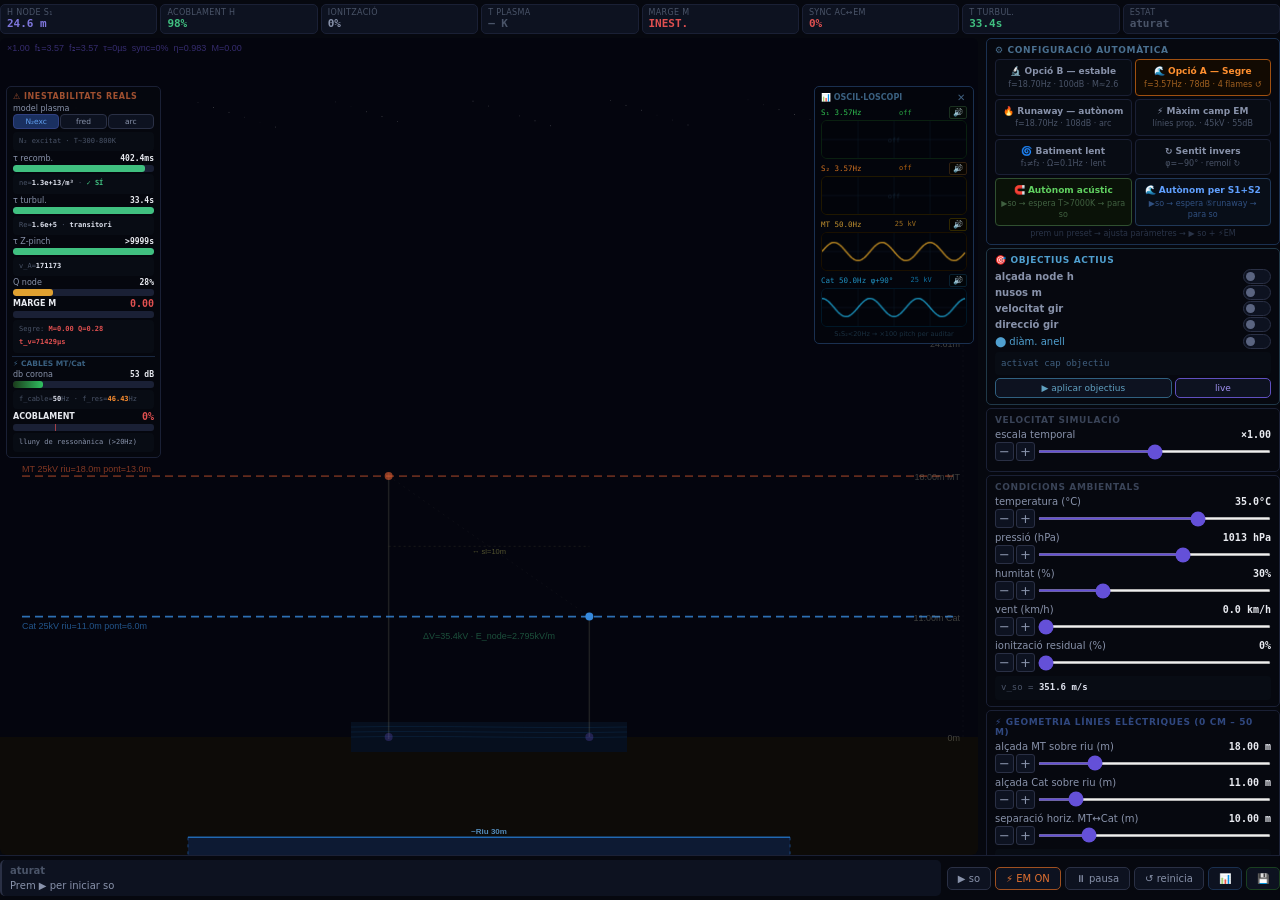
==== index.html @ 8d867d02 "Inicializar proyecto: Añadir archivo index.html de redirección, .gitignore y estructura del proyecto" ====
<!DOCTYPE html>
<html>
<head>
    <meta http-equiv="refresh" content="0; url=simulation/toroide_plasma_simulacio_V040_59.html" />
    <title>Redirigiendo a Laboratori Toroide Plasma v5...</title>
</head>
<body>
    <p>Redirigiendo a la simulación...</p>
</body>
</html>
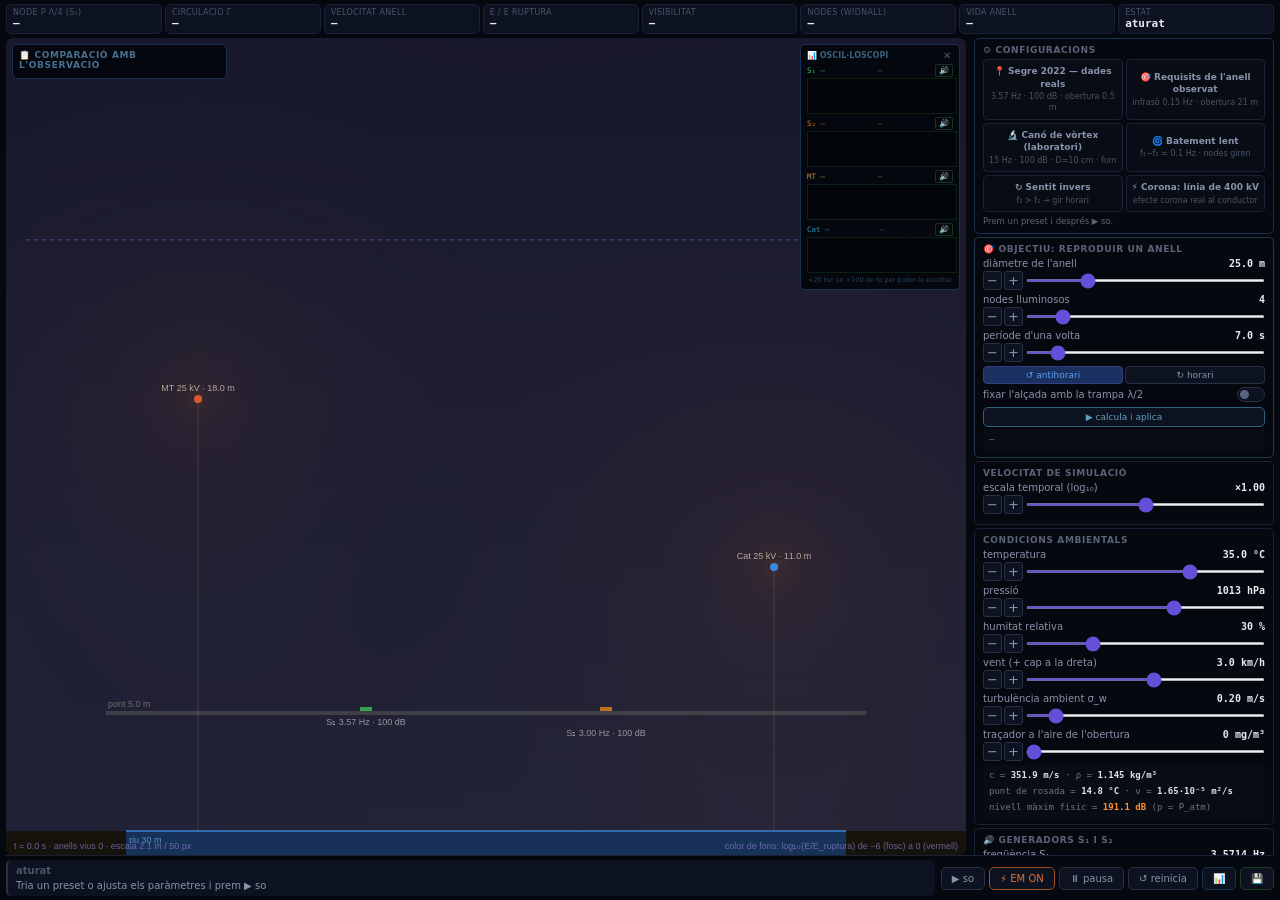
==== commit 9f822266: "Simulador V041 amb física establerta i correcció d'errors de la V040_59 V041 (simulation/v041/): - N" ====
--- a/index.html
+++ b/index.html
@@ -1,10 +1,13 @@
 <!DOCTYPE html>
-<html>
+<html lang="ca">
 <head>
-    <meta http-equiv="refresh" content="0; url=simulation/toroide_plasma_simulacio_V040_59.html" />
-    <title>Redirigiendo a Laboratori Toroide Plasma v5...</title>
+<meta charset="UTF-8">
+<meta name="viewport" content="width=device-width, initial-scale=1">
+<meta http-equiv="refresh" content="0; url=simulation/v041/index.html">
+<title>Laboratori Toroide</title>
 </head>
-<body>
-    <p>Redirigiendo a la simulación...</p>
+<body style="background:#06080f;color:#e8eaf0;font-family:system-ui,sans-serif">
+<p>Redirigint al simulador… <a href="simulation/v041/index.html" style="color:#60a0f0">simulation/v041/index.html</a></p>
+<p>Versió anterior (model V040_59, citat als documents): <a href="simulation/toroide_plasma_simulacio_V040_59.html" style="color:#60a0f0">V040_59</a></p>
 </body>
 </html>
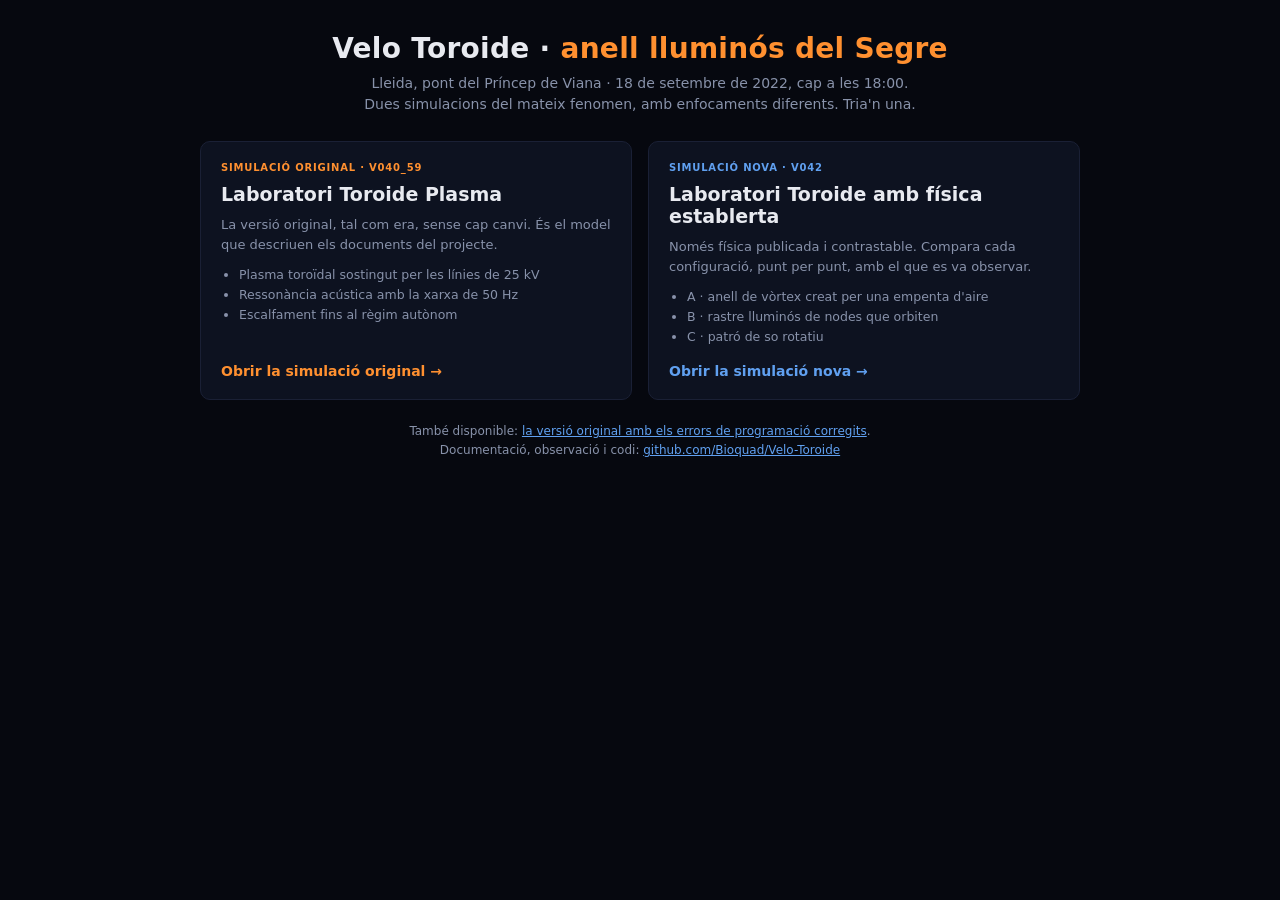
==== commit a2cb3ee1: "Línies paral·leles a l'anell i portada amb la simulació original i la nova - Les línies MT i catenàr" ====
--- a/index.html
+++ b/index.html
@@ -3,11 +3,71 @@
 <head>
 <meta charset="UTF-8">
 <meta name="viewport" content="width=device-width, initial-scale=1">
-<meta http-equiv="refresh" content="0; url=simulation/v041/index.html">
-<title>Laboratori Toroide</title>
+<title>Velo Toroide</title>
+<meta name="description" content="Simulacions del fenomen lluminós toroïdal observat sobre el riu Segre (Lleida, 18-09-2022): la versió original i la versió nova amb física establerta.">
+<style>
+:root{--bg:#06080f;--pn:#0d1220;--bd:#1a2035;--tx:#e8eaf0;--mu:#8892aa;--or:#ff9030;--bl:#60a0f0}
+*{box-sizing:border-box;margin:0;padding:0}
+body{background:var(--bg);color:var(--tx);font-family:"Segoe UI",system-ui,sans-serif;min-height:100vh;display:flex;flex-direction:column;align-items:center;padding:32px 16px}
+.hero{max-width:880px;width:100%;text-align:center;margin-bottom:26px}
+h1{font-size:28px;font-weight:700;letter-spacing:.01em}
+h1 span{color:var(--or)}
+.sub{color:var(--mu);font-size:14px;margin-top:8px;line-height:1.5}
+.cards{display:grid;grid-template-columns:1fr 1fr;gap:16px;max-width:880px;width:100%}
+.card{background:var(--pn);border:1px solid var(--bd);border-radius:10px;padding:20px;display:flex;flex-direction:column;gap:10px;text-decoration:none;color:inherit;transition:border-color .15s,transform .15s}
+.card:hover{border-color:#4a5480;transform:translateY(-2px)}
+.tag{font-size:10px;text-transform:uppercase;letter-spacing:.08em;font-weight:700}
+.card.vella .tag{color:var(--or)}
+.card.nova .tag{color:var(--bl)}
+.card h2{font-size:19px}
+.card p{color:var(--mu);font-size:13px;line-height:1.55}
+.card ul{color:var(--mu);font-size:12.5px;line-height:1.6;padding-left:18px}
+.go{margin-top:auto;padding-top:6px;font-weight:700;font-size:14px}
+.card.vella .go{color:var(--or)}
+.card.nova .go{color:var(--bl)}
+.peu{max-width:880px;width:100%;margin-top:22px;color:var(--mu);font-size:12px;line-height:1.6;text-align:center}
+.peu a{color:var(--bl)}
+@media (max-width:700px){.cards{grid-template-columns:1fr}h1{font-size:23px}}
+</style>
 </head>
-<body style="background:#06080f;color:#e8eaf0;font-family:system-ui,sans-serif">
-<p>Redirigint al simulador… <a href="simulation/v041/index.html" style="color:#60a0f0">simulation/v041/index.html</a></p>
-<p>Versió anterior (model V040_59, citat als documents): <a href="simulation/toroide_plasma_simulacio_V040_59.html" style="color:#60a0f0">V040_59</a></p>
+<body>
+
+<div class="hero">
+  <h1>Velo Toroide · <span>anell lluminós del Segre</span></h1>
+  <p class="sub">Lleida, pont del Príncep de Viana · 18 de setembre de 2022, cap a les 18:00.<br>
+  Dues simulacions del mateix fenomen, amb enfocaments diferents. Tria'n una.</p>
+</div>
+
+<div class="cards">
+  <a class="card vella" href="simulation/original/toroide_plasma_simulacio_V040_59.html">
+    <span class="tag">Simulació original · V040_59</span>
+    <h2>Laboratori Toroide Plasma</h2>
+    <p>La versió original, tal com era, sense cap canvi. És el model que descriuen els documents del projecte.</p>
+    <ul>
+      <li>Plasma toroïdal sostingut per les línies de 25 kV</li>
+      <li>Ressonància acústica amb la xarxa de 50 Hz</li>
+      <li>Escalfament fins al règim autònom</li>
+    </ul>
+    <span class="go">Obrir la simulació original →</span>
+  </a>
+
+  <a class="card nova" href="simulation/v041/index.html">
+    <span class="tag">Simulació nova · V042</span>
+    <h2>Laboratori Toroide amb física establerta</h2>
+    <p>Només física publicada i contrastable. Compara cada configuració, punt per punt, amb el que es va observar.</p>
+    <ul>
+      <li>A · anell de vòrtex creat per una empenta d'aire</li>
+      <li>B · rastre lluminós de nodes que orbiten</li>
+      <li>C · patró de so rotatiu</li>
+    </ul>
+    <span class="go">Obrir la simulació nova →</span>
+  </a>
+</div>
+
+<p class="peu">
+  També disponible: <a href="simulation/toroide_plasma_simulacio_V040_59.html">la versió original amb els errors de programació corregits</a>.<br>
+  Documentació, observació i codi: <a href="https://github.com/Bioquad/Velo-Toroide">github.com/Bioquad/Velo-Toroide</a>
+</p>
+
 </body>
 </html>
